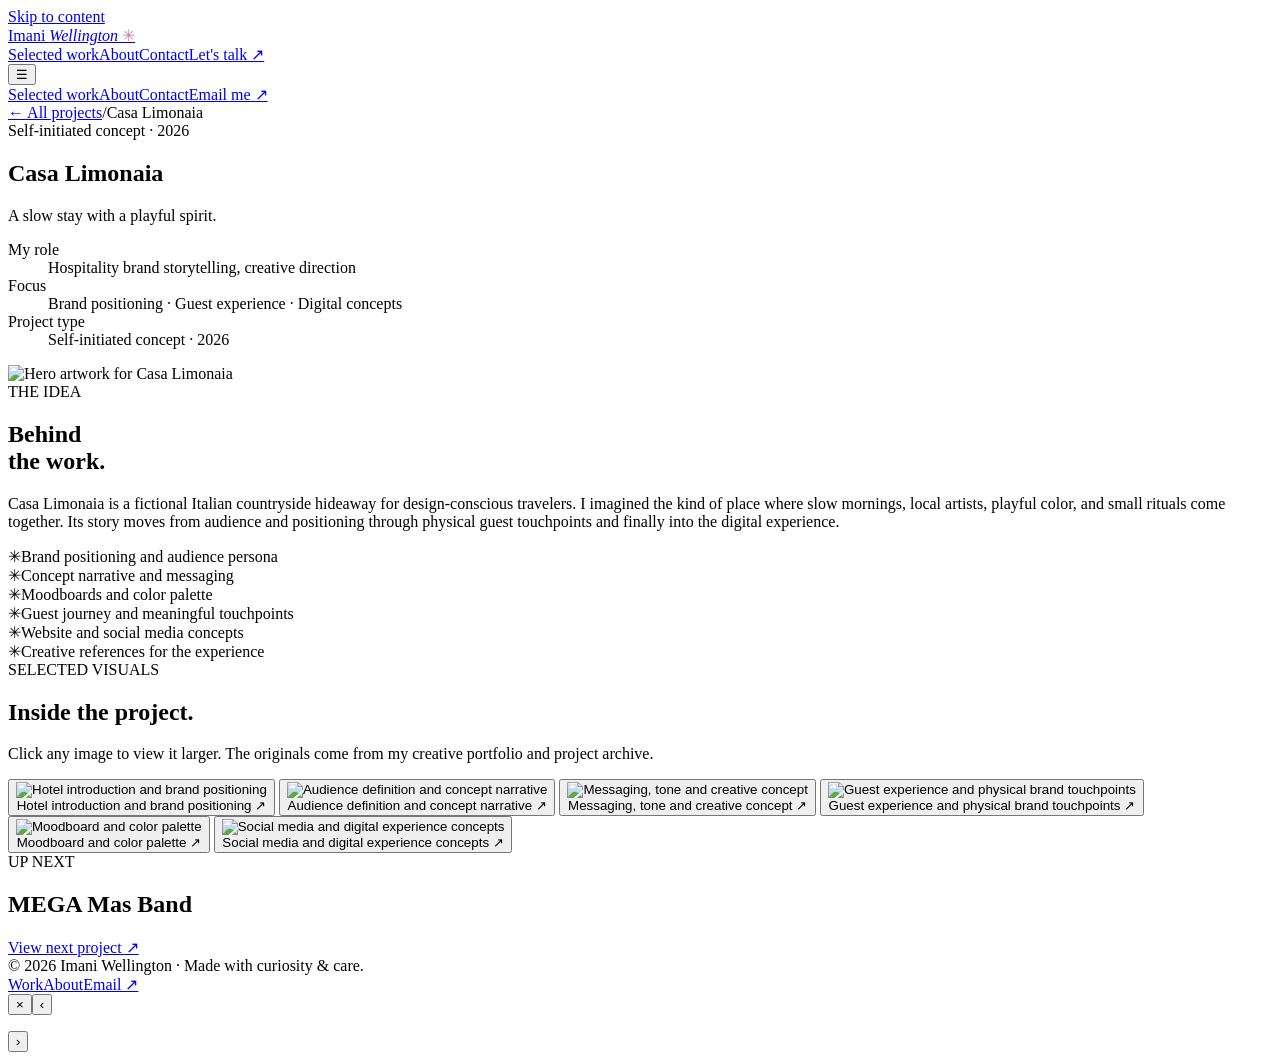
==== casa-limonaia.html @ afff8af9 "Add files via upload" ====
<!DOCTYPE html><html lang="en"><head><meta charset="UTF-8"><meta name="viewport" content="width=device-width, initial-scale=1"><meta name="theme-color" content="#fdf9f6"><meta name="description" content="A slow stay with a playful spirit."><meta property="og:type" content="website"><meta property="og:title" content="Casa Limonaia — Imani Wellington"><meta property="og:description" content="A slow stay with a playful spirit."><meta property="og:image" content="../assets/share-preview.jpg"><title>Casa Limonaia — Imani Wellington</title><link rel="icon" type="image/svg+xml" href="../assets/favicon.svg"><link rel="stylesheet" href="../css/styles.css"><script src="../js/main.js" defer></script></head><body><a class="skip" href="#main">Skip to content</a><header class="site-header"><div class="shell nav-wrap"><a href="../index.html" class="logo" aria-label="Imani Wellington home">Imani <em>Wellington</em><span style="color:#c77c9e"> ✳</span></a><nav class="desktop-links" aria-label="Main navigation"><a href="../index.html#work" aria-current="page">Selected work</a><a href="../index.html#about">About</a><a href="../index.html#contact">Contact</a><a class="pill" href="mailto:wellingtonimani1@gmail.com">Let's talk ↗</a></nav><button class="menu-btn" type="button" aria-controls="mobile-menu" aria-expanded="false" aria-label="Toggle navigation">☰</button></div><nav class="mobile-links shell" id="mobile-menu" aria-label="Mobile navigation"><a href="../index.html#work">Selected work</a><a href="../index.html#about">About</a><a href="../index.html#contact">Contact</a><a href="mailto:wellingtonimani1@gmail.com">Email me ↗</a></nav></header><main id="main"><div class="shell breadcrumb"><a href="../index.html#work">← All projects</a><span>/</span><span>Casa Limonaia</span></div><section class="project-intro"><div class="shell project-intro-grid"><div><span class="eyebrow">Self-initiated concept · 2026</span><h1>Casa Limonaia</h1><p>A slow stay with a playful spirit.</p></div><aside class="project-facts"><dl><div><dt>My role</dt><dd>Hospitality brand storytelling, creative direction</dd></div><div><dt>Focus</dt><dd>Brand positioning · Guest experience · Digital concepts</dd></div><div><dt>Project type</dt><dd>Self-initiated concept · 2026</dd></div></dl></aside></div></section><div class="shell"><img class="project-cover " src="../assets/casa-cover.webp" alt="Hero artwork for Casa Limonaia"></div><section class="project-overview"><div class="shell overview-grid"><div><span class="eyebrow">THE IDEA</span><h2>Behind<br>the work.</h2></div><div><p>Casa Limonaia is a fictional Italian countryside hideaway for design-conscious travelers. I imagined the kind of place where slow mornings, local artists, playful color, and small rituals come together. Its story moves from audience and positioning through physical guest touchpoints and finally into the digital experience.</p><div class="deliverables"><div class="deliverable"><span aria-hidden="true">✳</span>Brand positioning and audience persona</div>
<div class="deliverable"><span aria-hidden="true">✳</span>Concept narrative and messaging</div>
<div class="deliverable"><span aria-hidden="true">✳</span>Moodboards and color palette</div>
<div class="deliverable"><span aria-hidden="true">✳</span>Guest journey and meaningful touchpoints</div>
<div class="deliverable"><span aria-hidden="true">✳</span>Website and social media concepts</div>
<div class="deliverable"><span aria-hidden="true">✳</span>Creative references for the experience</div></div></div></div></section><section class="project-gallery"><div class="shell"><div class="gallery-heading"><div><span class="eyebrow">SELECTED VISUALS</span><h2>Inside the project.</h2></div><p>Click any image to view it larger. The originals come from my creative portfolio and project archive.</p></div><div class="gallery-grid"><button class="gallery-img " type="button" data-label="Hotel introduction and brand positioning" aria-label="Enlarge: Hotel introduction and brand positioning"><img loading="lazy" src="../assets/casa-01.webp" alt="Hotel introduction and brand positioning"><div class="gallery-label">Hotel introduction and brand positioning <span aria-hidden="true">↗</span></div></button>
<button class="gallery-img " type="button" data-label="Audience definition and concept narrative" aria-label="Enlarge: Audience definition and concept narrative"><img loading="lazy" src="../assets/casa-02.webp" alt="Audience definition and concept narrative"><div class="gallery-label">Audience definition and concept narrative <span aria-hidden="true">↗</span></div></button>
<button class="gallery-img " type="button" data-label="Messaging, tone and creative concept" aria-label="Enlarge: Messaging, tone and creative concept"><img loading="lazy" src="../assets/casa-03.webp" alt="Messaging, tone and creative concept"><div class="gallery-label">Messaging, tone and creative concept <span aria-hidden="true">↗</span></div></button>
<button class="gallery-img " type="button" data-label="Guest experience and physical brand touchpoints" aria-label="Enlarge: Guest experience and physical brand touchpoints"><img loading="lazy" src="../assets/casa-04.webp" alt="Guest experience and physical brand touchpoints"><div class="gallery-label">Guest experience and physical brand touchpoints <span aria-hidden="true">↗</span></div></button>
<button class="gallery-img " type="button" data-label="Moodboard and color palette" aria-label="Enlarge: Moodboard and color palette"><img loading="lazy" src="../assets/casa-05.webp" alt="Moodboard and color palette"><div class="gallery-label">Moodboard and color palette <span aria-hidden="true">↗</span></div></button>
<button class="gallery-img " type="button" data-label="Social media and digital experience concepts" aria-label="Enlarge: Social media and digital experience concepts"><img loading="lazy" src="../assets/casa-06.webp" alt="Social media and digital experience concepts"><div class="gallery-label">Social media and digital experience concepts <span aria-hidden="true">↗</span></div></button></div></div></section><section class="next-section"><div class="shell next-wrap"><div><span class="eyebrow">UP NEXT</span><h2 class="next-heading">MEGA Mas Band</h2></div><a class="pill" href="mega-mas-band.html">View next project ↗</a></div></section></main><footer class="footer"><div class="shell footer-inner"><span>© 2026 Imani Wellington · Made with curiosity & care.</span><div class="footer-links"><a href="../index.html#work">Work</a><a href="../index.html#about">About</a><a href="mailto:wellingtonimani1@gmail.com">Email ↗</a></div></div></footer><div class="lightbox" role="dialog" aria-modal="true" aria-label="Project image viewer"><button class="lightbox-close" type="button" aria-label="Close image viewer">×</button><button class="lightbox-prev" type="button" aria-label="Previous image">‹</button><img src="" alt=""><p class="lightbox-title"></p><button class="lightbox-next" type="button" aria-label="Next image">›</button></div></body></html>
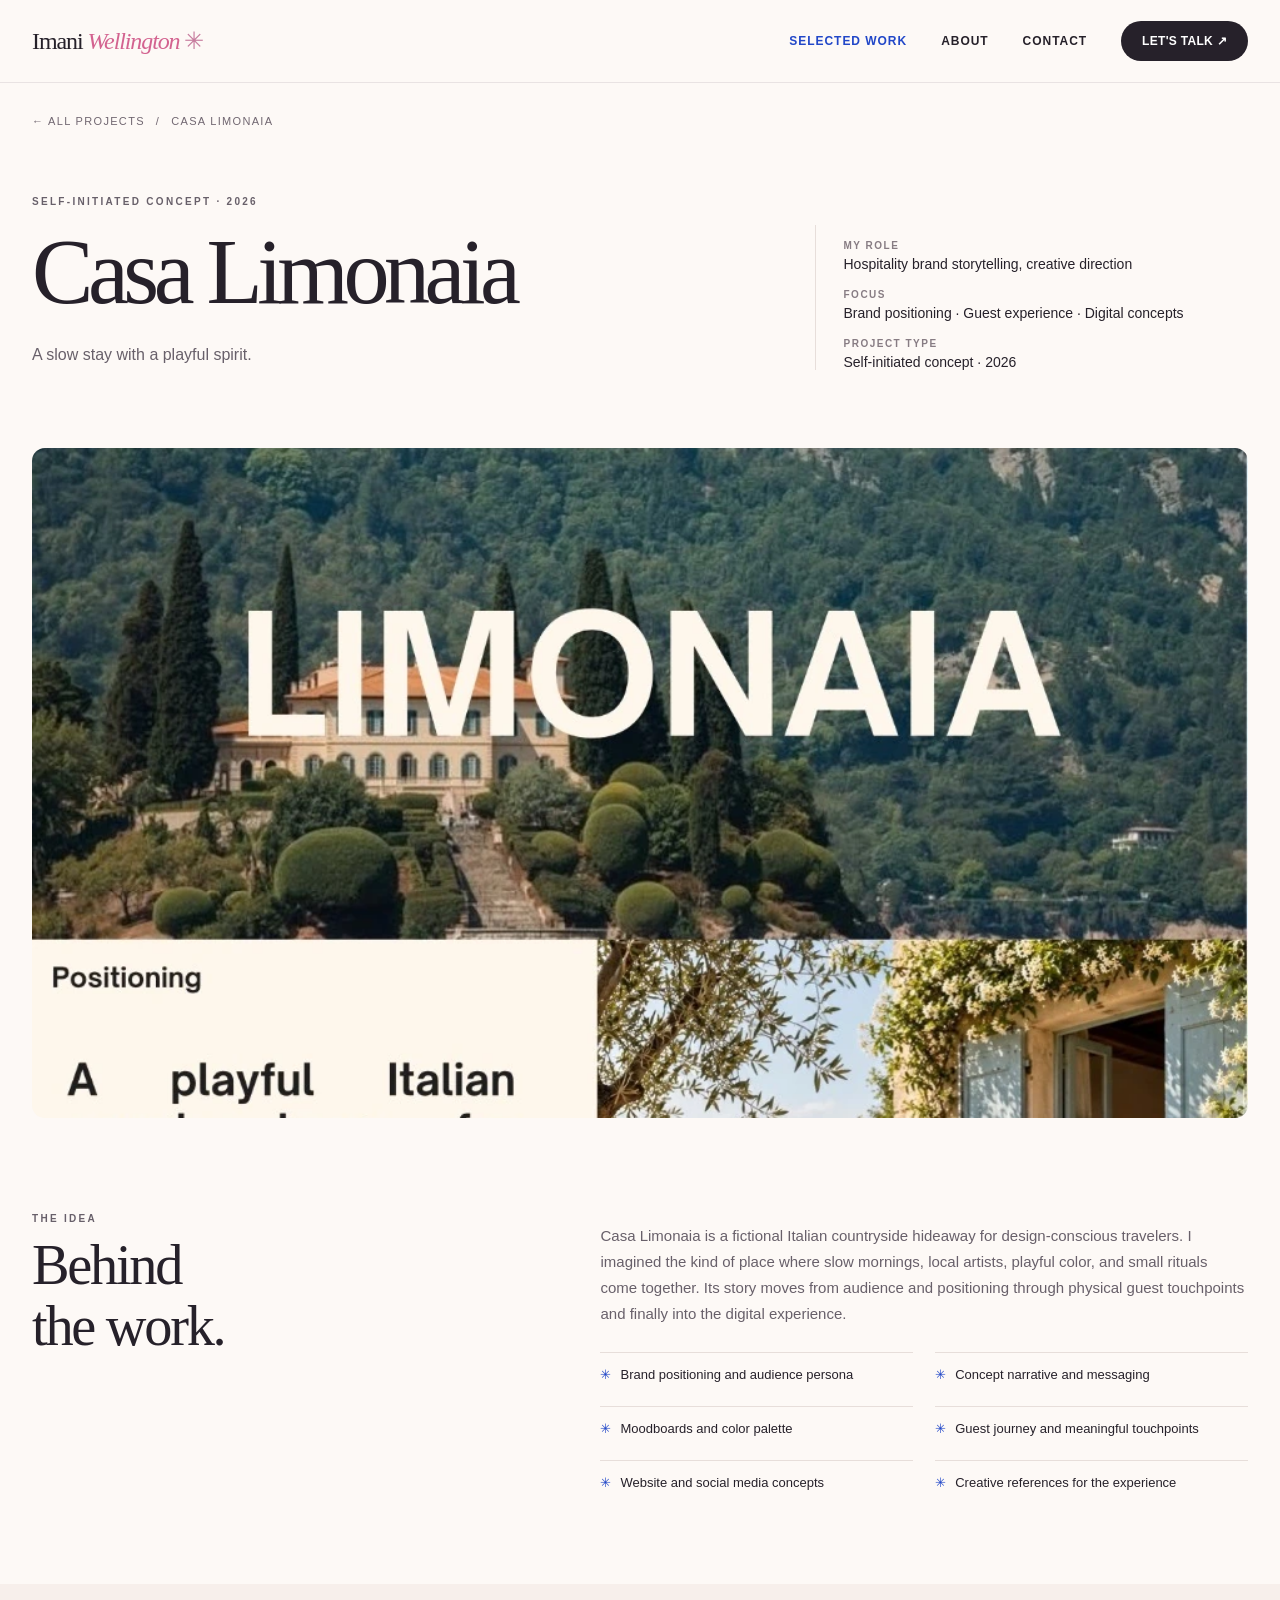
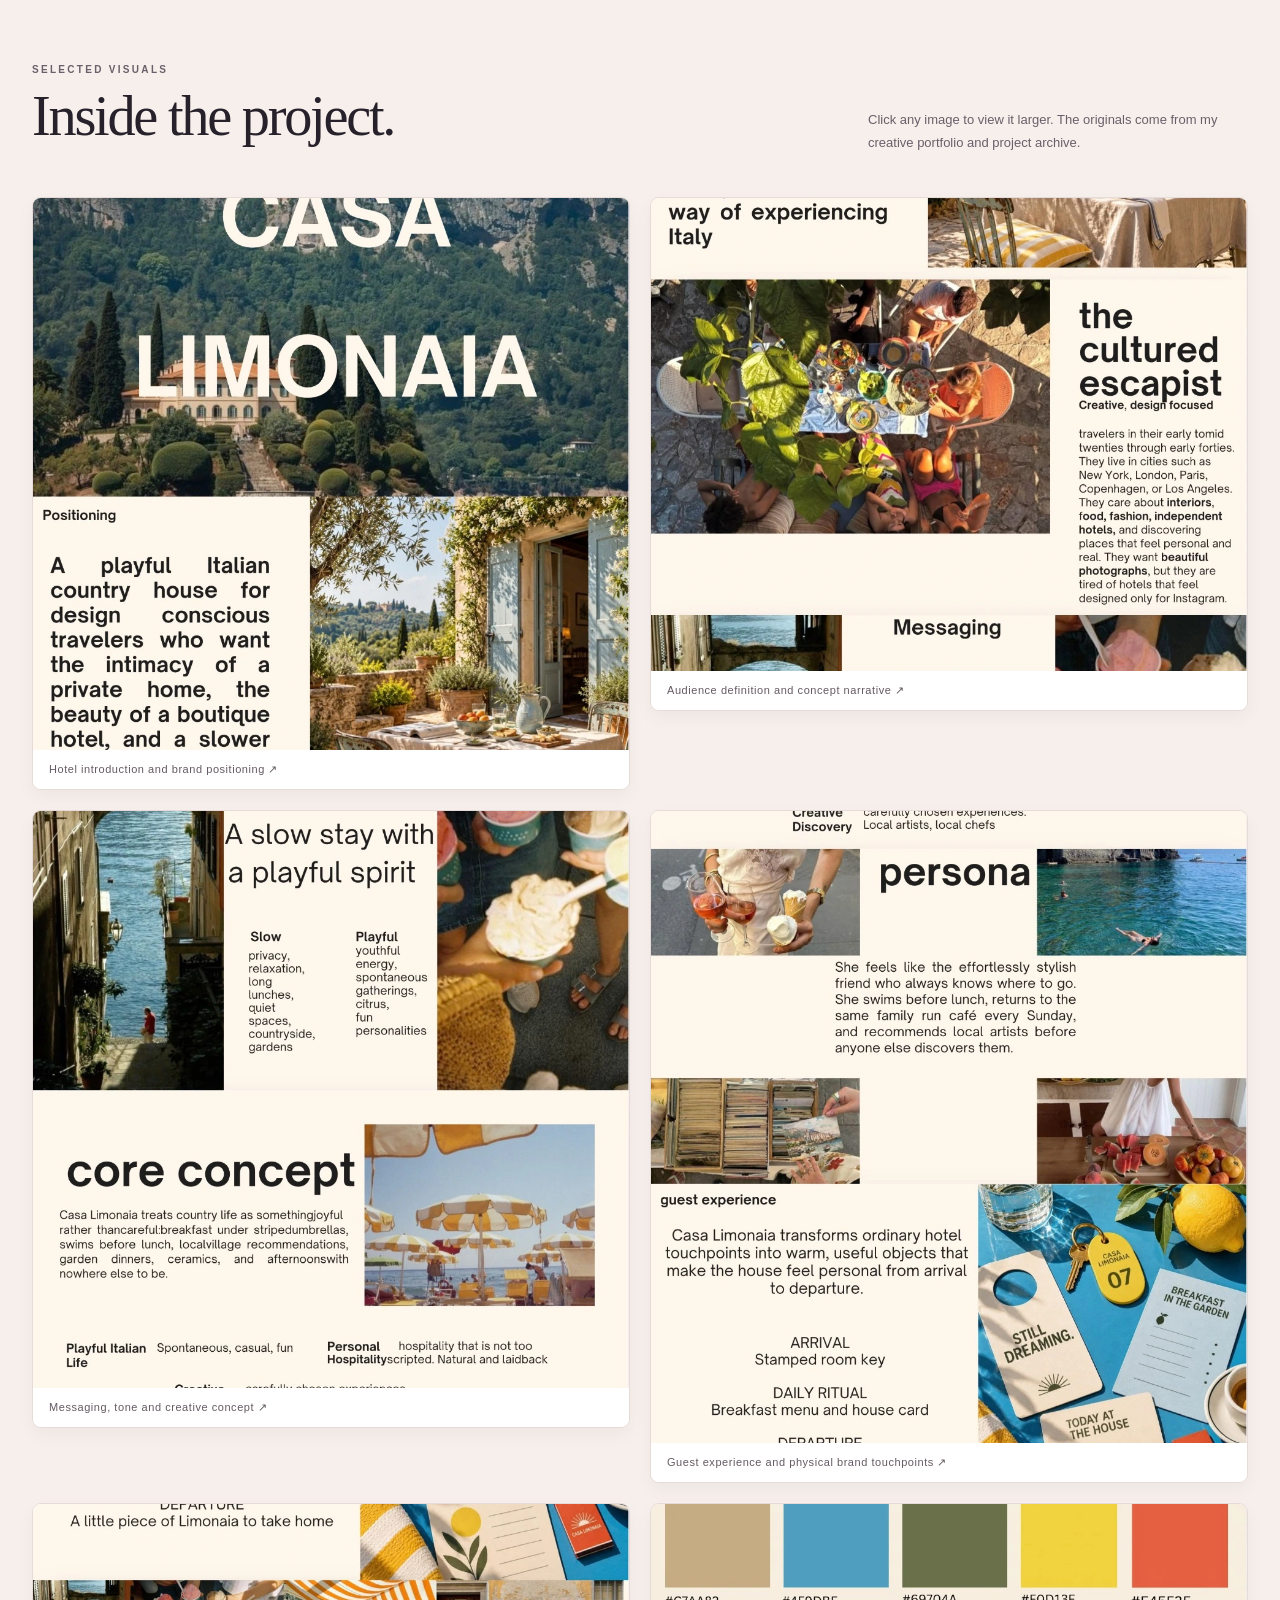
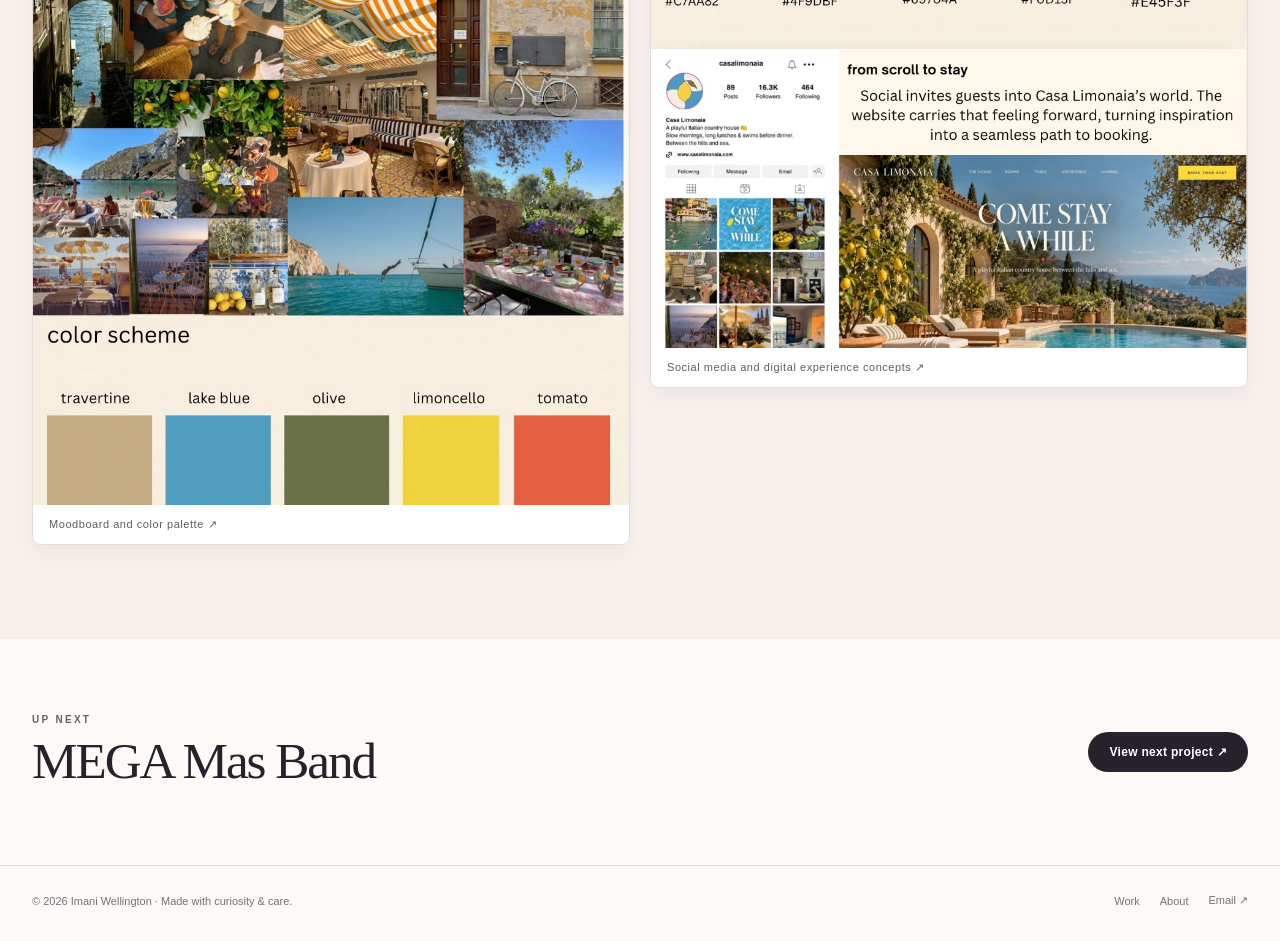
==== commit 924b95e6: "Add files via upload" ====
--- a/casa-limonaia.html
+++ b/casa-limonaia.html
@@ -1,11 +1,11 @@
-<!DOCTYPE html><html lang="en"><head><meta charset="UTF-8"><meta name="viewport" content="width=device-width, initial-scale=1"><meta name="theme-color" content="#fdf9f6"><meta name="description" content="A slow stay with a playful spirit."><meta property="og:type" content="website"><meta property="og:title" content="Casa Limonaia — Imani Wellington"><meta property="og:description" content="A slow stay with a playful spirit."><meta property="og:image" content="../assets/share-preview.jpg"><title>Casa Limonaia — Imani Wellington</title><link rel="icon" type="image/svg+xml" href="../assets/favicon.svg"><link rel="stylesheet" href="../css/styles.css"><script src="../js/main.js" defer></script></head><body><a class="skip" href="#main">Skip to content</a><header class="site-header"><div class="shell nav-wrap"><a href="../index.html" class="logo" aria-label="Imani Wellington home">Imani <em>Wellington</em><span style="color:#c77c9e"> ✳</span></a><nav class="desktop-links" aria-label="Main navigation"><a href="../index.html#work" aria-current="page">Selected work</a><a href="../index.html#about">About</a><a href="../index.html#contact">Contact</a><a class="pill" href="mailto:wellingtonimani1@gmail.com">Let's talk ↗</a></nav><button class="menu-btn" type="button" aria-controls="mobile-menu" aria-expanded="false" aria-label="Toggle navigation">☰</button></div><nav class="mobile-links shell" id="mobile-menu" aria-label="Mobile navigation"><a href="../index.html#work">Selected work</a><a href="../index.html#about">About</a><a href="../index.html#contact">Contact</a><a href="mailto:wellingtonimani1@gmail.com">Email me ↗</a></nav></header><main id="main"><div class="shell breadcrumb"><a href="../index.html#work">← All projects</a><span>/</span><span>Casa Limonaia</span></div><section class="project-intro"><div class="shell project-intro-grid"><div><span class="eyebrow">Self-initiated concept · 2026</span><h1>Casa Limonaia</h1><p>A slow stay with a playful spirit.</p></div><aside class="project-facts"><dl><div><dt>My role</dt><dd>Hospitality brand storytelling, creative direction</dd></div><div><dt>Focus</dt><dd>Brand positioning · Guest experience · Digital concepts</dd></div><div><dt>Project type</dt><dd>Self-initiated concept · 2026</dd></div></dl></aside></div></section><div class="shell"><img class="project-cover " src="../assets/casa-cover.webp" alt="Hero artwork for Casa Limonaia"></div><section class="project-overview"><div class="shell overview-grid"><div><span class="eyebrow">THE IDEA</span><h2>Behind<br>the work.</h2></div><div><p>Casa Limonaia is a fictional Italian countryside hideaway for design-conscious travelers. I imagined the kind of place where slow mornings, local artists, playful color, and small rituals come together. Its story moves from audience and positioning through physical guest touchpoints and finally into the digital experience.</p><div class="deliverables"><div class="deliverable"><span aria-hidden="true">✳</span>Brand positioning and audience persona</div>
+<!DOCTYPE html><html lang="en"><head><meta charset="UTF-8"><meta name="viewport" content="width=device-width, initial-scale=1"><meta name="theme-color" content="#fdf9f6"><meta name="description" content="A slow stay with a playful spirit."><meta property="og:type" content="website"><meta property="og:title" content="Casa Limonaia — Imani Wellington"><meta property="og:description" content="A slow stay with a playful spirit."><meta property="og:image" content="share-preview.jpg"><title>Casa Limonaia — Imani Wellington</title><link rel="icon" type="image/svg+xml" href="favicon.svg"><link rel="stylesheet" href="styles.css"><script src="main.js" defer></script></head><body><a class="skip" href="#main">Skip to content</a><header class="site-header"><div class="shell nav-wrap"><a href="index.html" class="logo" aria-label="Imani Wellington home">Imani <em>Wellington</em><span style="color:#c77c9e"> ✳</span></a><nav class="desktop-links" aria-label="Main navigation"><a href="index.html#work" aria-current="page">Selected work</a><a href="index.html#about">About</a><a href="index.html#contact">Contact</a><a class="pill" href="mailto:wellingtonimani1@gmail.com">Let's talk ↗</a></nav><button class="menu-btn" type="button" aria-controls="mobile-menu" aria-expanded="false" aria-label="Toggle navigation">☰</button></div><nav class="mobile-links shell" id="mobile-menu" aria-label="Mobile navigation"><a href="index.html#work">Selected work</a><a href="index.html#about">About</a><a href="index.html#contact">Contact</a><a href="mailto:wellingtonimani1@gmail.com">Email me ↗</a></nav></header><main id="main"><div class="shell breadcrumb"><a href="index.html#work">← All projects</a><span>/</span><span>Casa Limonaia</span></div><section class="project-intro"><div class="shell project-intro-grid"><div><span class="eyebrow">Self-initiated concept · 2026</span><h1>Casa Limonaia</h1><p>A slow stay with a playful spirit.</p></div><aside class="project-facts"><dl><div><dt>My role</dt><dd>Hospitality brand storytelling, creative direction</dd></div><div><dt>Focus</dt><dd>Brand positioning · Guest experience · Digital concepts</dd></div><div><dt>Project type</dt><dd>Self-initiated concept · 2026</dd></div></dl></aside></div></section><div class="shell"><img class="project-cover " src="casa-cover.webp" alt="Hero artwork for Casa Limonaia"></div><section class="project-overview"><div class="shell overview-grid"><div><span class="eyebrow">THE IDEA</span><h2>Behind<br>the work.</h2></div><div><p>Casa Limonaia is a fictional Italian countryside hideaway for design-conscious travelers. I imagined the kind of place where slow mornings, local artists, playful color, and small rituals come together. Its story moves from audience and positioning through physical guest touchpoints and finally into the digital experience.</p><div class="deliverables"><div class="deliverable"><span aria-hidden="true">✳</span>Brand positioning and audience persona</div>
 <div class="deliverable"><span aria-hidden="true">✳</span>Concept narrative and messaging</div>
 <div class="deliverable"><span aria-hidden="true">✳</span>Moodboards and color palette</div>
 <div class="deliverable"><span aria-hidden="true">✳</span>Guest journey and meaningful touchpoints</div>
 <div class="deliverable"><span aria-hidden="true">✳</span>Website and social media concepts</div>
-<div class="deliverable"><span aria-hidden="true">✳</span>Creative references for the experience</div></div></div></div></section><section class="project-gallery"><div class="shell"><div class="gallery-heading"><div><span class="eyebrow">SELECTED VISUALS</span><h2>Inside the project.</h2></div><p>Click any image to view it larger. The originals come from my creative portfolio and project archive.</p></div><div class="gallery-grid"><button class="gallery-img " type="button" data-label="Hotel introduction and brand positioning" aria-label="Enlarge: Hotel introduction and brand positioning"><img loading="lazy" src="../assets/casa-01.webp" alt="Hotel introduction and brand positioning"><div class="gallery-label">Hotel introduction and brand positioning <span aria-hidden="true">↗</span></div></button>
-<button class="gallery-img " type="button" data-label="Audience definition and concept narrative" aria-label="Enlarge: Audience definition and concept narrative"><img loading="lazy" src="../assets/casa-02.webp" alt="Audience definition and concept narrative"><div class="gallery-label">Audience definition and concept narrative <span aria-hidden="true">↗</span></div></button>
-<button class="gallery-img " type="button" data-label="Messaging, tone and creative concept" aria-label="Enlarge: Messaging, tone and creative concept"><img loading="lazy" src="../assets/casa-03.webp" alt="Messaging, tone and creative concept"><div class="gallery-label">Messaging, tone and creative concept <span aria-hidden="true">↗</span></div></button>
-<button class="gallery-img " type="button" data-label="Guest experience and physical brand touchpoints" aria-label="Enlarge: Guest experience and physical brand touchpoints"><img loading="lazy" src="../assets/casa-04.webp" alt="Guest experience and physical brand touchpoints"><div class="gallery-label">Guest experience and physical brand touchpoints <span aria-hidden="true">↗</span></div></button>
-<button class="gallery-img " type="button" data-label="Moodboard and color palette" aria-label="Enlarge: Moodboard and color palette"><img loading="lazy" src="../assets/casa-05.webp" alt="Moodboard and color palette"><div class="gallery-label">Moodboard and color palette <span aria-hidden="true">↗</span></div></button>
-<button class="gallery-img " type="button" data-label="Social media and digital experience concepts" aria-label="Enlarge: Social media and digital experience concepts"><img loading="lazy" src="../assets/casa-06.webp" alt="Social media and digital experience concepts"><div class="gallery-label">Social media and digital experience concepts <span aria-hidden="true">↗</span></div></button></div></div></section><section class="next-section"><div class="shell next-wrap"><div><span class="eyebrow">UP NEXT</span><h2 class="next-heading">MEGA Mas Band</h2></div><a class="pill" href="mega-mas-band.html">View next project ↗</a></div></section></main><footer class="footer"><div class="shell footer-inner"><span>© 2026 Imani Wellington · Made with curiosity & care.</span><div class="footer-links"><a href="../index.html#work">Work</a><a href="../index.html#about">About</a><a href="mailto:wellingtonimani1@gmail.com">Email ↗</a></div></div></footer><div class="lightbox" role="dialog" aria-modal="true" aria-label="Project image viewer"><button class="lightbox-close" type="button" aria-label="Close image viewer">×</button><button class="lightbox-prev" type="button" aria-label="Previous image">‹</button><img src="" alt=""><p class="lightbox-title"></p><button class="lightbox-next" type="button" aria-label="Next image">›</button></div></body></html>+<div class="deliverable"><span aria-hidden="true">✳</span>Creative references for the experience</div></div></div></div></section><section class="project-gallery"><div class="shell"><div class="gallery-heading"><div><span class="eyebrow">SELECTED VISUALS</span><h2>Inside the project.</h2></div><p>Click any image to view it larger. The originals come from my creative portfolio and project archive.</p></div><div class="gallery-grid"><button class="gallery-img " type="button" data-label="Hotel introduction and brand positioning" aria-label="Enlarge: Hotel introduction and brand positioning"><img loading="lazy" src="casa-01.webp" alt="Hotel introduction and brand positioning"><div class="gallery-label">Hotel introduction and brand positioning <span aria-hidden="true">↗</span></div></button>
+<button class="gallery-img " type="button" data-label="Audience definition and concept narrative" aria-label="Enlarge: Audience definition and concept narrative"><img loading="lazy" src="casa-02.webp" alt="Audience definition and concept narrative"><div class="gallery-label">Audience definition and concept narrative <span aria-hidden="true">↗</span></div></button>
+<button class="gallery-img " type="button" data-label="Messaging, tone and creative concept" aria-label="Enlarge: Messaging, tone and creative concept"><img loading="lazy" src="casa-03.webp" alt="Messaging, tone and creative concept"><div class="gallery-label">Messaging, tone and creative concept <span aria-hidden="true">↗</span></div></button>
+<button class="gallery-img " type="button" data-label="Guest experience and physical brand touchpoints" aria-label="Enlarge: Guest experience and physical brand touchpoints"><img loading="lazy" src="casa-04.webp" alt="Guest experience and physical brand touchpoints"><div class="gallery-label">Guest experience and physical brand touchpoints <span aria-hidden="true">↗</span></div></button>
+<button class="gallery-img " type="button" data-label="Moodboard and color palette" aria-label="Enlarge: Moodboard and color palette"><img loading="lazy" src="casa-05.webp" alt="Moodboard and color palette"><div class="gallery-label">Moodboard and color palette <span aria-hidden="true">↗</span></div></button>
+<button class="gallery-img " type="button" data-label="Social media and digital experience concepts" aria-label="Enlarge: Social media and digital experience concepts"><img loading="lazy" src="casa-06.webp" alt="Social media and digital experience concepts"><div class="gallery-label">Social media and digital experience concepts <span aria-hidden="true">↗</span></div></button></div></div></section><section class="next-section"><div class="shell next-wrap"><div><span class="eyebrow">UP NEXT</span><h2 class="next-heading">MEGA Mas Band</h2></div><a class="pill" href="mega-mas-band.html">View next project ↗</a></div></section></main><footer class="footer"><div class="shell footer-inner"><span>© 2026 Imani Wellington · Made with curiosity & care.</span><div class="footer-links"><a href="index.html#work">Work</a><a href="index.html#about">About</a><a href="mailto:wellingtonimani1@gmail.com">Email ↗</a></div></div></footer><div class="lightbox" role="dialog" aria-modal="true" aria-label="Project image viewer"><button class="lightbox-close" type="button" aria-label="Close image viewer">×</button><button class="lightbox-prev" type="button" aria-label="Previous image">‹</button><img src="" alt=""><p class="lightbox-title"></p><button class="lightbox-next" type="button" aria-label="Next image">›</button></div></body></html>
--- a/styles.css
+++ b/styles.css
@@ -0,0 +1,21 @@
+@import url('https://fonts.googleapis.com/css2?family=DM+Sans:wght@400;500;600;700&family=Playfair+Display:ital,wght@0,400;0,500;0,600;1,400;1,500&display=swap');
+:root{--ink:#26212a;--dim:#68606a;--paper:#fdf9f6;--pink:#f5b8ca;--pink2:#fbe5ec;--line:#e7deda;--cobalt:#2147c8;--yellow:#fce486;--white:#fff;--max:1260px}
+*,*::before,*::after{box-sizing:border-box}html{scroll-behavior:smooth}body{margin:0;background:var(--paper);color:var(--ink);font-family:'DM Sans',Arial,sans-serif;-webkit-font-smoothing:antialiased}img{max-width:100%;display:block}a{color:inherit;text-decoration:none}button{font:inherit}p{line-height:1.75}::selection{background:#f8bdcf;color:#251e28}
+.skip{position:absolute;left:18px;top:-80px;z-index:30;padding:10px 16px;background:#fff;border:2px solid var(--ink)}.skip:focus{top:12px}
+.shell{width:min(calc(100% - 64px),var(--max));margin-inline:auto}
+.site-header{z-index:50;position:sticky;top:0;background:rgba(253,249,246,.94);border-bottom:1px solid rgba(104,96,106,.14);backdrop-filter:blur(16px);-webkit-backdrop-filter:blur(16px)}
+.nav-wrap{height:82px;display:flex;justify-content:space-between;align-items:center;gap:24px}.logo{font-family:'Playfair Display',Georgia,serif;font-size:24px;font-weight:500;letter-spacing:-1.1px;white-space:nowrap}.logo em{font-style:italic;color:#d36390}.desktop-links{display:flex;align-items:center;gap:34px;font-size:12px;letter-spacing:.08em;text-transform:uppercase;font-weight:700}.desktop-links a:not(.pill){transition:color .2s}.desktop-links a:hover,.desktop-links a[aria-current]{color:var(--cobalt)}.pill{display:inline-flex;align-items:center;justify-content:center;padding:13px 21px;gap:10px;border-radius:999px;background:var(--ink);color:#fff;font-size:12px;font-weight:700;letter-spacing:.025em;transition:transform .2s,background .2s}.pill:hover{background:var(--cobalt);transform:translateY(-2px)}.pill.pale{background:#fff;border:1px solid var(--line);color:var(--ink)}.pill.pale:hover{background:var(--pink2)}.menu-btn{display:none;border:0;background:none;cursor:pointer;font-size:24px;padding:8px}.mobile-links{display:none;padding:5px 0 22px}.mobile-links a{padding:12px 4px;display:block;border-top:1px solid var(--line);font-size:14px}.mobile-links.open{display:block}
+.eyebrow{font-size:10px;letter-spacing:.23em;text-transform:uppercase;font-weight:700;color:var(--dim)}.eyebrow .dot{display:inline-block;background:var(--cobalt);width:7px;height:7px;border-radius:50%;margin-right:9px}.intro-hero{position:relative;padding:91px 0 75px;overflow:hidden}.intro-hero .shell{position:relative}.intro-hero h1{font-family:'Playfair Display',Georgia,serif;font-weight:400;letter-spacing:-.055em;line-height:1.08;font-size:clamp(60px,7.2vw,116px);max-width:1100px;margin:28px 0 26px}.intro-hero h1 em{color:#d86f9c;font-weight:400}.hero-bottom{max-width:1050px;display:flex;align-items:end;justify-content:space-between;gap:34px}.hero-description{color:#5b535b;font-size:16px;max-width:590px;line-height:1.85;margin:0}.hero-side{display:flex;flex-direction:column;align-items:flex-end;gap:13px}.star-sketch{position:absolute;right:6%;top:20px;color:var(--cobalt);font-size:clamp(72px,9vw,146px);font-family:Georgia,serif;transform:rotate(-22deg);pointer-events:none;opacity:.92}.hero-annotation{font-family:'Playfair Display',serif;font-style:italic;color:var(--cobalt);font-size:18px;transform:rotate(-6deg);margin-right:20px}
+.tag-row{display:flex;gap:9px;flex-wrap:wrap;margin-top:40px}.tag{font-size:11px;padding:8px 11px;background:#f3ece9;color:#665e65;border-radius:999px}.tag.feature{background:#e2e7ff;color:var(--cobalt)}
+.ticker{background:#f8e1e9;border-block:1px solid #edc3d1;overflow:hidden}.ticker-inner{padding:15px 0;display:flex;gap:45px;justify-content:space-around;white-space:nowrap;font-size:11px;letter-spacing:.16em;text-transform:uppercase;font-weight:700}.ticker b{color:#c5648b;font-size:14px;margin-right:32px}
+.section{padding:100px 0}.section-head{display:flex;justify-content:space-between;align-items:end;gap:32px;margin-bottom:36px}.section-head h2,.about-title,.contact-title{font-family:'Playfair Display',Georgia,serif;font-size:clamp(46px,5.4vw,78px);line-height:1.08;letter-spacing:-.05em;font-weight:400;margin:12px 0 0}.section-head p{color:var(--dim);max-width:365px;margin:0;font-size:14px}.filters{display:flex;gap:7px;flex-wrap:wrap;margin:15px 0 27px}.filter{border:1px solid var(--line);background:transparent;border-radius:999px;padding:10px 17px;color:var(--dim);font-size:12px;cursor:pointer}.filter:hover{border-color:#b6a9a4}.filter[aria-pressed='true']{background:var(--ink);color:white;border-color:var(--ink)}
+.projects{display:grid;grid-template-columns:repeat(2,minmax(0,1fr));gap:27px}.project-card{background:#fff;border:1px solid var(--line);border-radius:16px;overflow:hidden;transition:transform .25s,box-shadow .25s;display:block}.project-card:hover{transform:translateY(-5px);box-shadow:0 20px 50px rgba(55,45,53,.09)}.project-card[hidden]{display:none!important}.card-art{height:360px;position:relative;overflow:hidden;background:#f5e7e9}.card-art img{height:100%;width:100%;object-fit:cover;object-position:center 30%;transition:transform .45s}.project-card:hover .card-art img{transform:scale(1.045)}.card-art.friday img{object-position:center 16%}.card-art.casa img{object-position:center 35%}.card-art.mega img{object-position:center 27%}.card-art.meridian img{object-position:center center}.card-no{position:absolute;top:17px;left:17px;background:#fff;border-radius:30px;padding:9px 12px;font-size:10px;letter-spacing:.12em;font-weight:700}.card-details{padding:24px 26px 27px}.card-meta{color:var(--dim);font-size:10px;text-transform:uppercase;letter-spacing:.16em;font-weight:700}.card-title-line{display:flex;justify-content:space-between;align-items:center;gap:10px;margin-top:9px}.card-title{font-family:'Playfair Display',Georgia,serif;font-weight:500;letter-spacing:-.03em;font-size:clamp(28px,3vw,38px);margin:0}.card-arrow{background:#f7ebef;border-radius:100%;width:37px;height:37px;display:grid;place-items:center;font-size:20px;flex:none}.card-desc{font-size:13px;color:var(--dim);margin:12px 0 0;line-height:1.65}.project-fine{font-size:11px;margin:14px 0 0;color:var(--cobalt);font-weight:600}
+.about-section{background:#f5eef0;padding:105px 0}.about-grid{display:grid;grid-template-columns:1fr 1fr;gap:70px;align-items:center}.about-mark{width:100%;aspect-ratio:1.18;max-height:515px;border-radius:12px;background:#e8d4e0;position:relative;overflow:hidden;display:flex;align-items:center;justify-content:center}.about-mark:before{content:'';position:absolute;background:#f7b7c7;width:450px;height:450px;top:-100px;right:-140px;border-radius:50%}.about-mark:after{content:'';position:absolute;width:300px;height:300px;border:2px solid rgba(255,255,255,.8);bottom:-50px;left:-40px;border-radius:50%}.about-mark .decor-text{position:relative;z-index:1;font-family:'Playfair Display',Georgia,serif;font-style:italic;font-size:clamp(70px,8vw,125px);letter-spacing:-.12em;transform:rotate(-10deg);color:var(--cobalt)}.about-copy{max-width:565px}.about-copy p{font-size:15px;color:#625962;margin:19px 0}.fact-list{border-top:1px solid #dacbd2;margin:28px 0 30px}.fact{padding:16px 0;border-bottom:1px solid #dacbd2;display:flex;gap:20px;align-items:baseline;font-size:13px}.fact strong{min-width:116px;font-size:11px;text-transform:uppercase;letter-spacing:.11em}.fact span{color:var(--dim)}
+.contact-section{padding:104px 0;text-align:center}.contact-section .eyebrow{color:var(--cobalt)}.contact-title{max-width:940px;margin:16px auto 25px}.contact-copy{color:var(--dim);max-width:520px;margin:0 auto 32px}.contact-actions{display:flex;justify-content:center;gap:12px;flex-wrap:wrap}.footer{border-top:1px solid var(--line);padding:28px 0 34px}.footer-inner{display:flex;justify-content:space-between;gap:20px;align-items:center;color:#777079;font-size:11px}.footer-inner a:hover{color:var(--cobalt)}.footer-links{display:flex;gap:20px;align-items:center}
+.breadcrumb{display:flex;align-items:center;gap:11px;font-size:11px;text-transform:uppercase;letter-spacing:.12em;color:#716771;padding-top:32px}.breadcrumb a:hover{color:var(--cobalt)}.project-intro{padding:64px 0 78px}.project-intro-grid{display:grid;grid-template-columns:1.25fr .75fr;gap:60px;align-items:end}.project-intro h1{font-family:'Playfair Display',Georgia,serif;font-size:clamp(58px,7.2vw,106px);line-height:1.05;letter-spacing:-.06em;font-weight:400;margin:15px 0 20px}.project-intro p{color:var(--dim);max-width:700px;font-size:16px;line-height:1.8;margin-bottom:0}.project-facts{border-left:1px solid var(--line);padding:15px 0 0 28px}.project-facts dl{display:grid;grid-template-columns:1fr;gap:17px;margin:0}.project-facts dt{font-size:10px;letter-spacing:.15em;text-transform:uppercase;color:#877c83;font-weight:700}.project-facts dd{font-size:14px;margin:5px 0 0}.project-cover{width:100%;min-height:510px;max-height:670px;object-fit:cover;object-position:center 38%;border-radius:13px}.project-cover.meridian{max-height:575px;min-height:450px;object-position:center}.project-overview{padding:90px 0 80px}.overview-grid{display:grid;grid-template-columns:.86fr 1.14fr;gap:80px}.overview-grid h2,.gallery-heading h2,.results-title,.next-heading{font:400 clamp(39px,4.4vw,64px)/1.1 'Playfair Display',Georgia,serif;letter-spacing:-.04em;margin:9px 0 20px}.overview-grid p{color:var(--dim);font-size:15px;max-width:655px}.deliverables{display:grid;grid-template-columns:1fr 1fr;gap:10px 22px;margin-top:24px}.deliverable{display:flex;gap:9px;align-items:flex-start;border-top:1px solid var(--line);padding:14px 0;font-size:13px}.deliverable span{color:var(--cobalt)}.project-gallery{padding:75px 0 94px;background:#f7efeb}.gallery-heading{display:flex;justify-content:space-between;align-items:end;gap:30px;margin-bottom:30px}.gallery-heading p{color:var(--dim);font-size:13px;max-width:380px}.gallery-grid{display:grid;grid-template-columns:repeat(2,minmax(0,1fr));align-items:start;gap:20px}.gallery-img{background:#fff;border:1px solid #e6dbd8;border-radius:9px;overflow:hidden;cursor:zoom-in;text-align:left;padding:0;box-shadow:0 7px 18px rgba(33,24,31,.04)}.gallery-img img{width:100%;height:auto;object-fit:contain}.gallery-img.wide{grid-column:span 2}.gallery-img:hover{box-shadow:0 14px 28px rgba(33,24,31,.1)}.gallery-label{padding:13px 16px;font-size:11px;color:#655a63;letter-spacing:.05em;background:#fff}.gallery-img.meridian-card img{aspect-ratio:5/4;object-fit:cover}.gallery-img.meridian-card.wide img{aspect-ratio:2.3;object-fit:cover}
+.results-band{background:var(--cobalt);color:#fff;padding:65px 0}.results-grid{display:grid;grid-template-columns:repeat(3,1fr);gap:25px;text-align:center}.result-num{font:400 clamp(40px,5.5vw,80px)/1.2 'Playfair Display',serif;letter-spacing:-.05em}.result-label{font-size:11px;letter-spacing:.14em;text-transform:uppercase;opacity:.8}.result-note{margin:30px auto 0;text-align:center;font-size:12px;max-width:600px;opacity:.82}.next-section{padding:70px 0}.next-wrap{display:flex;justify-content:space-between;align-items:center;gap:18px}.next-heading{margin:6px 0;font-size:clamp(38px,4vw,59px)}
+.lightbox{position:fixed;inset:0;background:rgba(20,17,22,.94);display:none;z-index:100;align-items:center;justify-content:center;flex-direction:column;padding:42px 80px 24px}.lightbox.open{display:flex}.lightbox img{max-width:min(98%,1100px);max-height:80vh;object-fit:contain}.lightbox .lightbox-title{color:white;font-size:12px;margin:14px 0 0;letter-spacing:.03em}.lightbox button{position:absolute;background:rgba(255,255,255,.15);color:white;border:1px solid rgba(255,255,255,.2);border-radius:50%;cursor:pointer;width:44px;height:44px;font-size:22px}.lightbox-close{top:20px;right:26px}.lightbox-prev{left:17px;top:50%}.lightbox-next{right:17px;top:50%}
+@media(max-width:1000px){.card-art{height:285px}.about-grid{gap:40px}.intro-hero h1{font-size:clamp(58px,8vw,90px)}.star-sketch{right:3%;top:0}}
+@media(max-width:720px){.shell{width:calc(100% - 38px)}.nav-wrap{height:69px}.logo{font-size:22px}.desktop-links{display:none}.menu-btn{display:block}.intro-hero{padding:72px 0 58px}.intro-hero h1{font-size:clamp(54px,12vw,78px);margin-top:24px}.hero-bottom{display:block}.hero-description{font-size:14px}.hero-side{align-items:start;margin-top:22px}.star-sketch{right:0;top:15px;font-size:60px}.hero-annotation{font-size:15px}.tag-row{margin-top:30px}.ticker-inner{gap:23px;justify-content:flex-start;padding-left:20px;font-size:9px}.section{padding:76px 0}.section-head{display:block;margin-bottom:25px}.section-head p{margin-top:14px}.projects{grid-template-columns:1fr;gap:19px}.card-art{height:315px}.card-details{padding:21px}.about-section{padding:70px 0}.about-grid{grid-template-columns:1fr;gap:35px}.about-mark{aspect-ratio:1.4;max-height:350px}.about-mark .decor-text{font-size:82px}.contact-section{padding:78px 0}.footer-inner{flex-direction:column;align-items:start;gap:12px}.breadcrumb{padding-top:22px}.project-intro{padding:55px 0 46px}.project-intro-grid{grid-template-columns:1fr;gap:28px}.project-intro h1{font-size:clamp(56px,13vw,84px)}.project-intro p{font-size:14px}.project-facts{padding:19px 0 0;border-left:0;border-top:1px solid var(--line)}.project-facts dl{grid-template-columns:repeat(2,1fr)}.project-cover{min-height:300px;max-height:475px}.project-overview{padding:64px 0}.overview-grid{grid-template-columns:1fr;gap:12px}.deliverables{grid-template-columns:1fr 1fr}.project-gallery{padding:65px 0}.gallery-heading{display:block}.gallery-grid{grid-template-columns:1fr}.gallery-img.wide{grid-column:span 1}.gallery-img.meridian-card.wide img{aspect-ratio:5/4}.results-grid{gap:12px}.result-num{font-size:37px}.result-label{font-size:9px}.next-wrap{align-items:start;flex-direction:column}.lightbox{padding:55px 24px 30px}.lightbox img{max-width:100%;max-height:78vh}.lightbox-prev,.lightbox-next{top:auto;bottom:14px}}
+@media(max-width:390px){.card-art{height:256px}.logo{font-size:20px}.deliverables{grid-template-columns:1fr}.result-num{font-size:29px}}
+@media(prefers-reduced-motion:reduce){html{scroll-behavior:auto}*,*::before,*::after{transition:none!important;animation:none!important}}
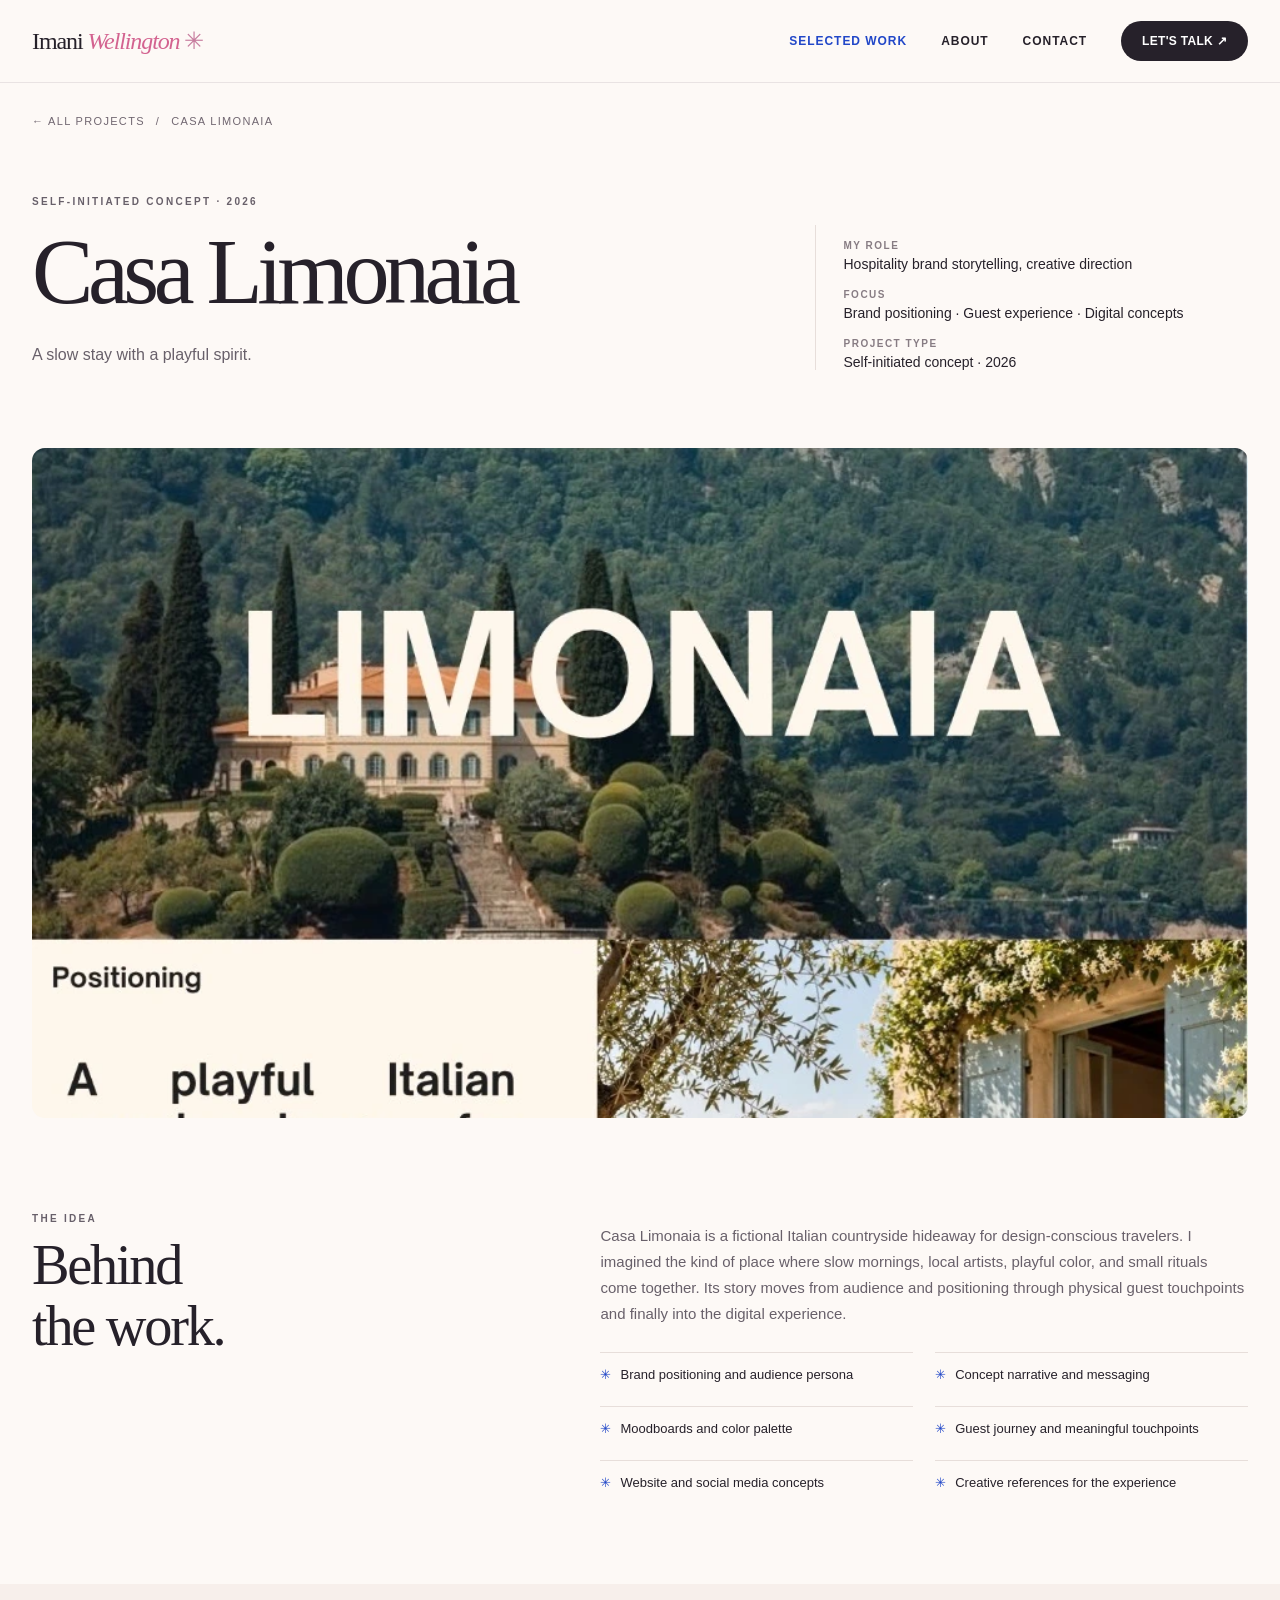
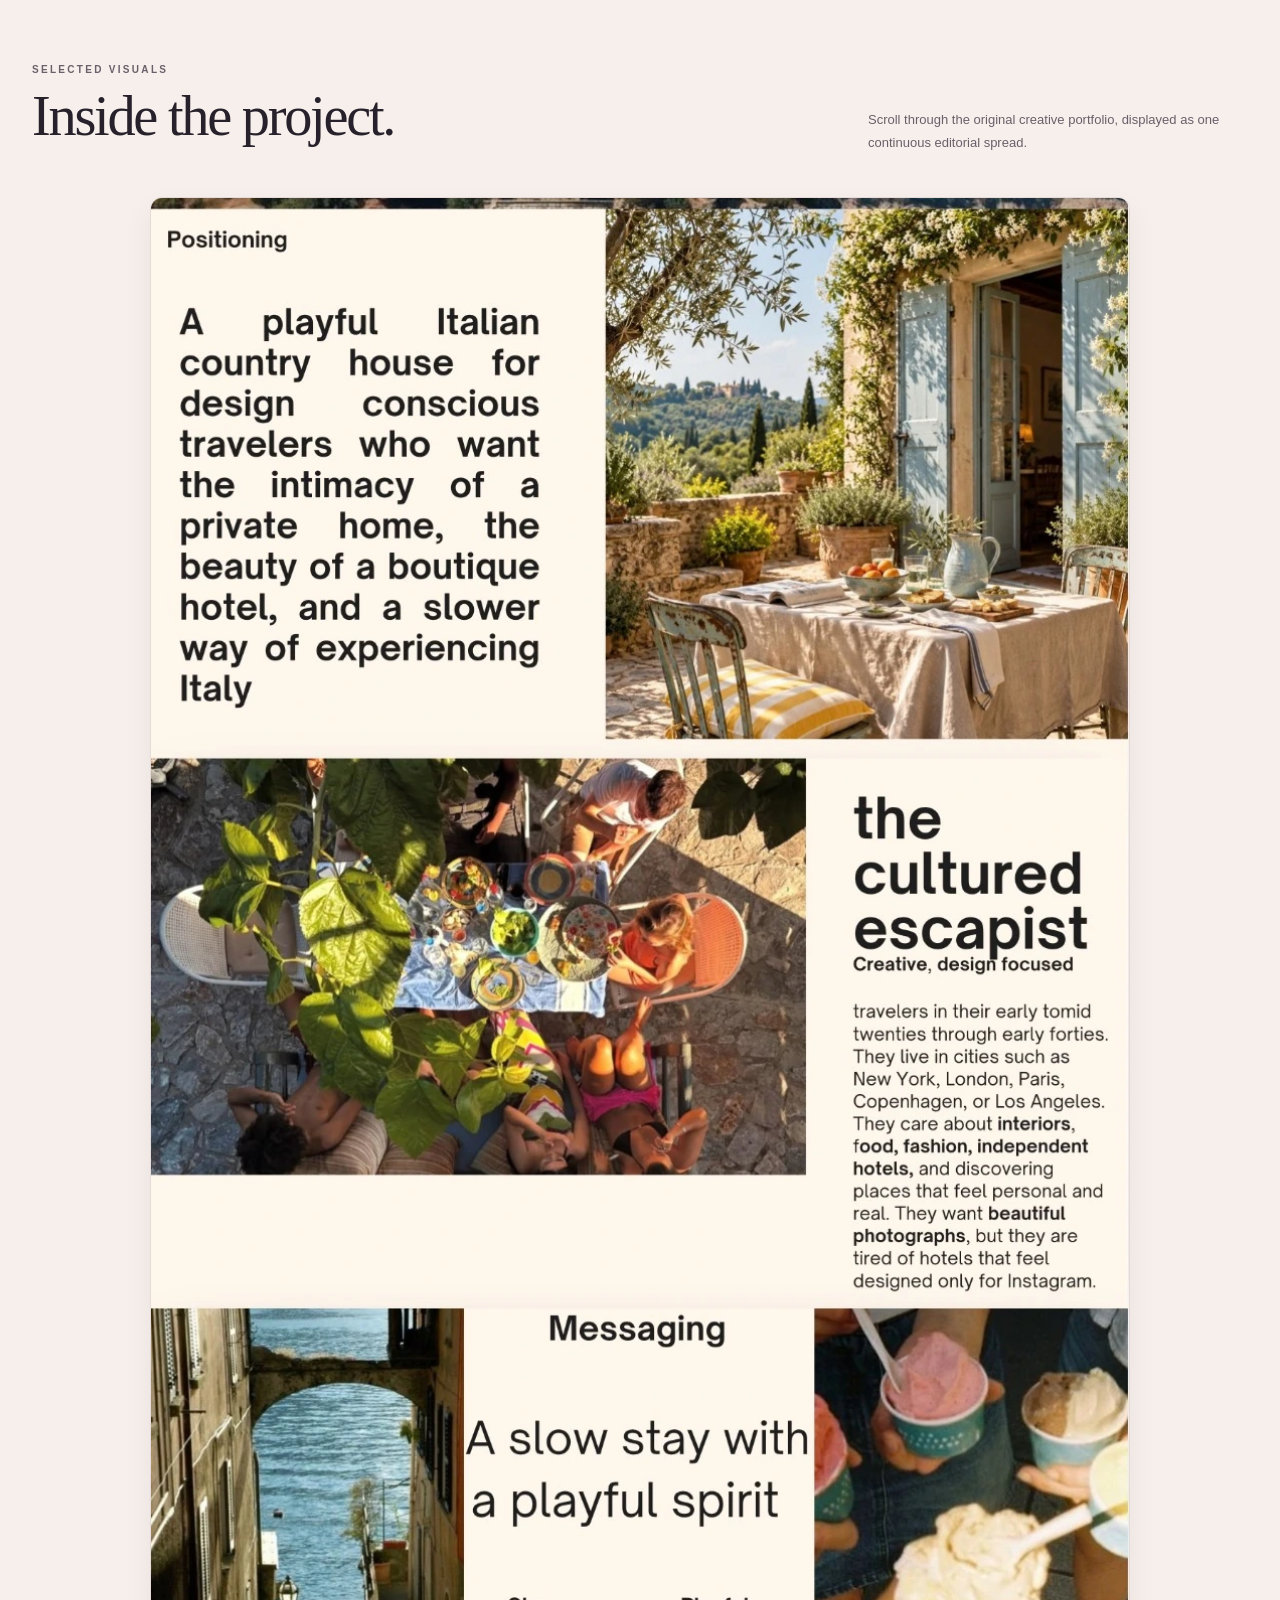
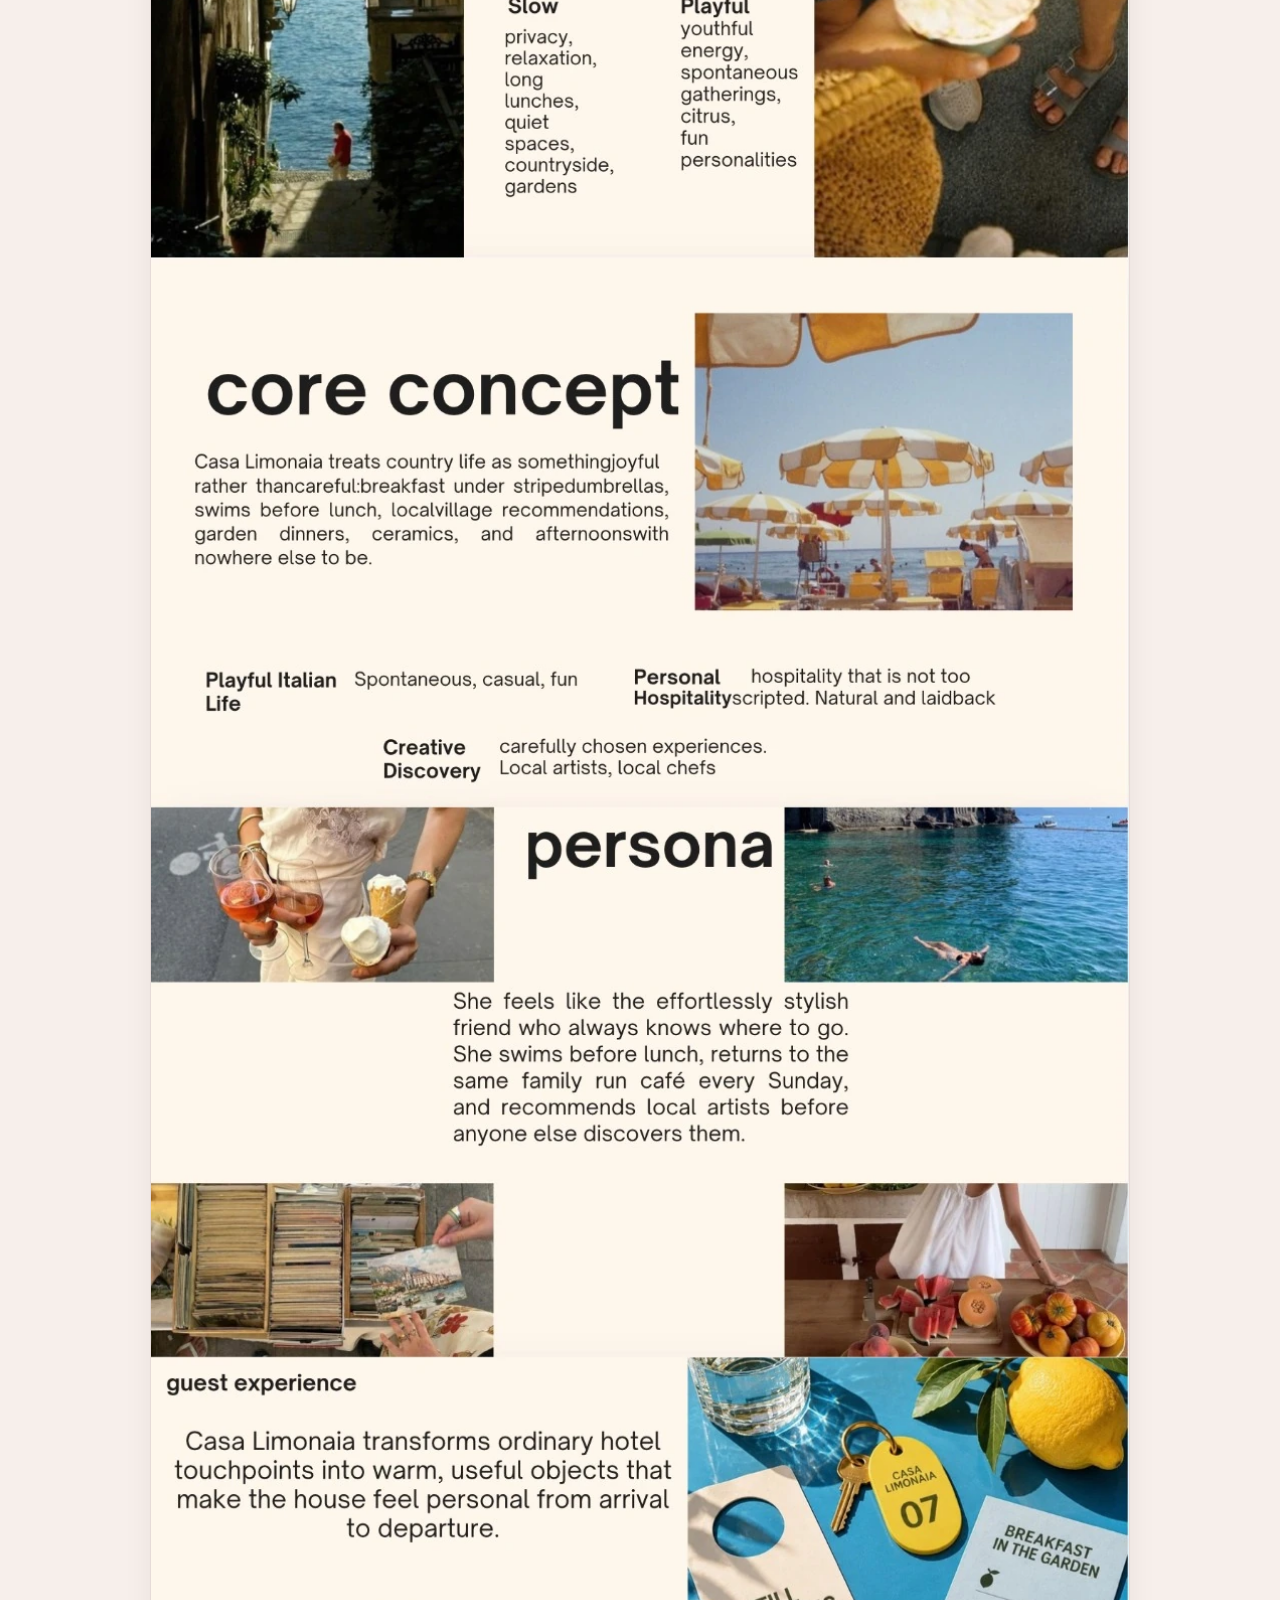
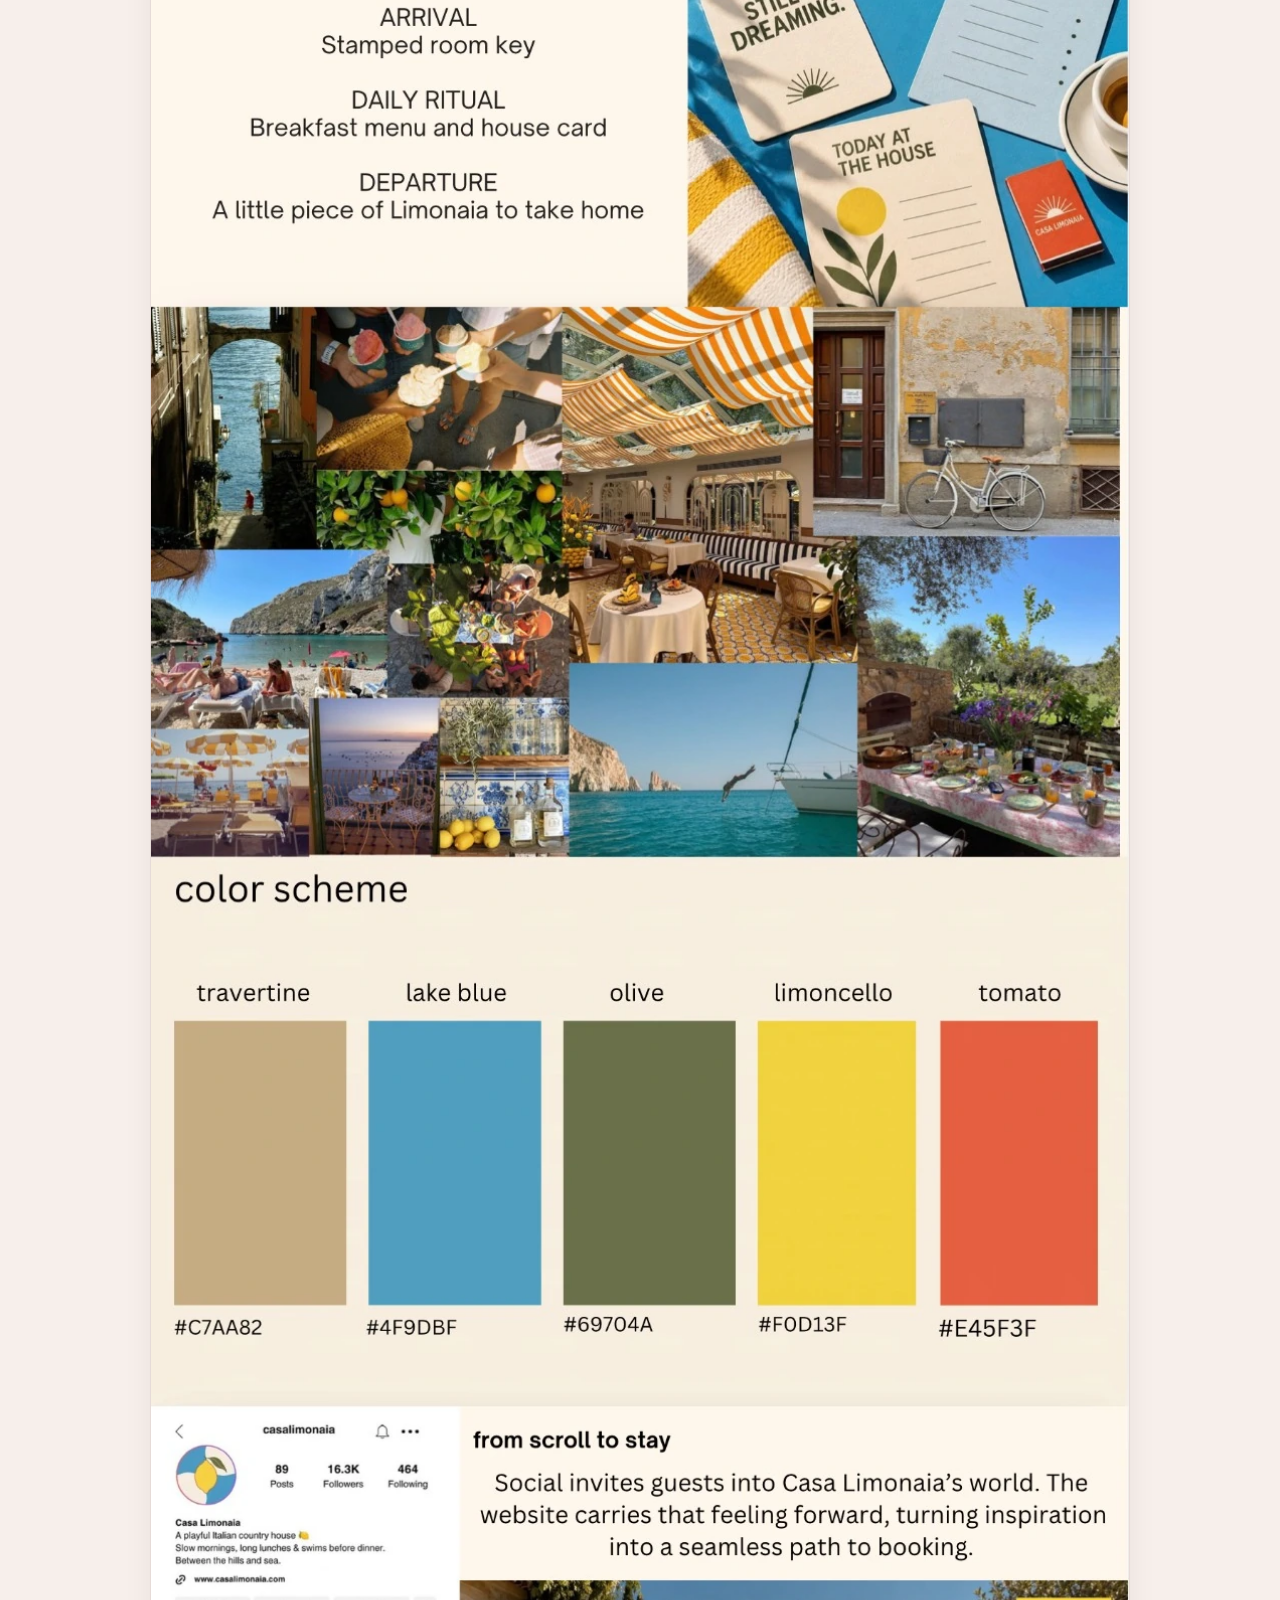
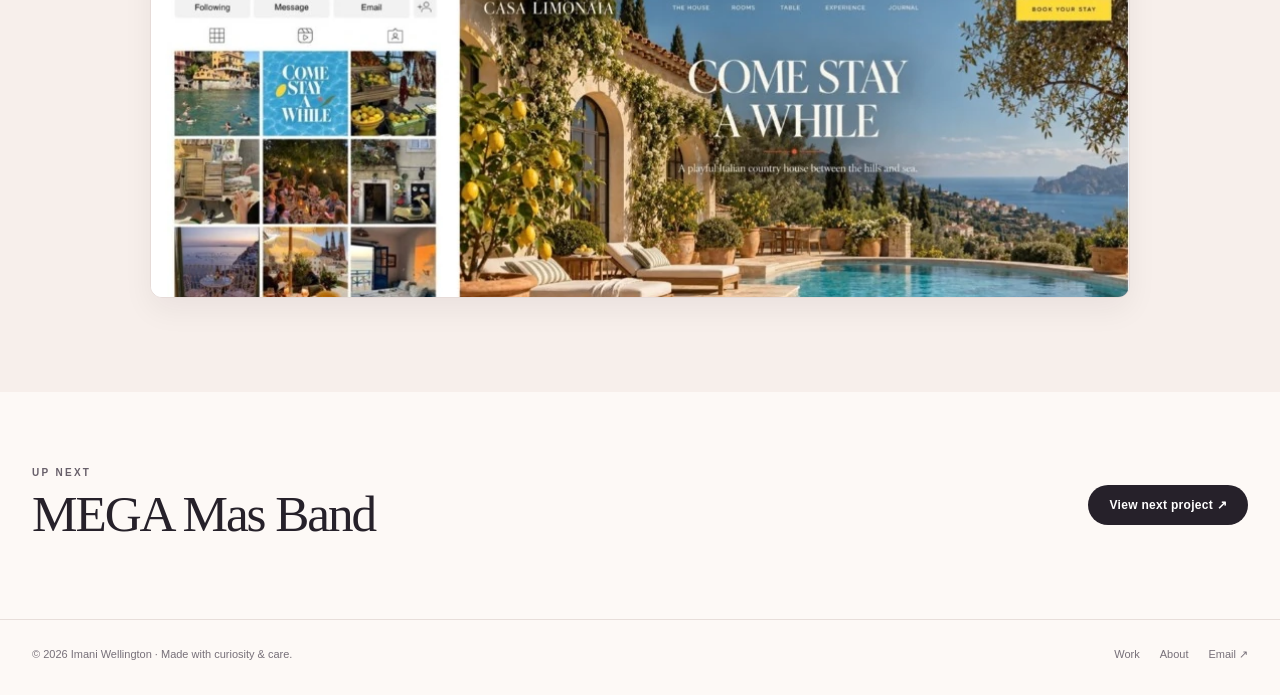
==== commit 99601670: "Restore continuous, uncropped layout of casa visual portfolio" ====
--- a/casa-limonaia.html
+++ b/casa-limonaia.html
@@ -3,9 +3,9 @@
 <div class="deliverable"><span aria-hidden="true">✳</span>Moodboards and color palette</div>
 <div class="deliverable"><span aria-hidden="true">✳</span>Guest journey and meaningful touchpoints</div>
 <div class="deliverable"><span aria-hidden="true">✳</span>Website and social media concepts</div>
-<div class="deliverable"><span aria-hidden="true">✳</span>Creative references for the experience</div></div></div></div></section><section class="project-gallery"><div class="shell"><div class="gallery-heading"><div><span class="eyebrow">SELECTED VISUALS</span><h2>Inside the project.</h2></div><p>Click any image to view it larger. The originals come from my creative portfolio and project archive.</p></div><div class="gallery-grid"><button class="gallery-img " type="button" data-label="Hotel introduction and brand positioning" aria-label="Enlarge: Hotel introduction and brand positioning"><img loading="lazy" src="casa-01.webp" alt="Hotel introduction and brand positioning"><div class="gallery-label">Hotel introduction and brand positioning <span aria-hidden="true">↗</span></div></button>
-<button class="gallery-img " type="button" data-label="Audience definition and concept narrative" aria-label="Enlarge: Audience definition and concept narrative"><img loading="lazy" src="casa-02.webp" alt="Audience definition and concept narrative"><div class="gallery-label">Audience definition and concept narrative <span aria-hidden="true">↗</span></div></button>
-<button class="gallery-img " type="button" data-label="Messaging, tone and creative concept" aria-label="Enlarge: Messaging, tone and creative concept"><img loading="lazy" src="casa-03.webp" alt="Messaging, tone and creative concept"><div class="gallery-label">Messaging, tone and creative concept <span aria-hidden="true">↗</span></div></button>
-<button class="gallery-img " type="button" data-label="Guest experience and physical brand touchpoints" aria-label="Enlarge: Guest experience and physical brand touchpoints"><img loading="lazy" src="casa-04.webp" alt="Guest experience and physical brand touchpoints"><div class="gallery-label">Guest experience and physical brand touchpoints <span aria-hidden="true">↗</span></div></button>
-<button class="gallery-img " type="button" data-label="Moodboard and color palette" aria-label="Enlarge: Moodboard and color palette"><img loading="lazy" src="casa-05.webp" alt="Moodboard and color palette"><div class="gallery-label">Moodboard and color palette <span aria-hidden="true">↗</span></div></button>
-<button class="gallery-img " type="button" data-label="Social media and digital experience concepts" aria-label="Enlarge: Social media and digital experience concepts"><img loading="lazy" src="casa-06.webp" alt="Social media and digital experience concepts"><div class="gallery-label">Social media and digital experience concepts <span aria-hidden="true">↗</span></div></button></div></div></section><section class="next-section"><div class="shell next-wrap"><div><span class="eyebrow">UP NEXT</span><h2 class="next-heading">MEGA Mas Band</h2></div><a class="pill" href="mega-mas-band.html">View next project ↗</a></div></section></main><footer class="footer"><div class="shell footer-inner"><span>© 2026 Imani Wellington · Made with curiosity & care.</span><div class="footer-links"><a href="index.html#work">Work</a><a href="index.html#about">About</a><a href="mailto:wellingtonimani1@gmail.com">Email ↗</a></div></div></footer><div class="lightbox" role="dialog" aria-modal="true" aria-label="Project image viewer"><button class="lightbox-close" type="button" aria-label="Close image viewer">×</button><button class="lightbox-prev" type="button" aria-label="Previous image">‹</button><img src="" alt=""><p class="lightbox-title"></p><button class="lightbox-next" type="button" aria-label="Next image">›</button></div></body></html>+<div class="deliverable"><span aria-hidden="true">✳</span>Creative references for the experience</div></div></div></div></section><section class="project-gallery"><div class="shell"><div class="gallery-heading"><div><span class="eyebrow">SELECTED VISUALS</span><h2>Inside the project.</h2></div><p>Scroll through the original creative portfolio, displayed as one continuous editorial spread.</p></div><div class="gallery-grid gallery-continuous gallery-continuous--casa"><div class="gallery-panel"><img loading="lazy" src="casa-01.webp" alt="Hotel introduction and brand positioning"></div>
+<div class="gallery-panel"><img loading="lazy" src="casa-02.webp" alt="Audience definition and concept narrative"></div>
+<div class="gallery-panel"><img loading="lazy" src="casa-03.webp" alt="Messaging, tone and creative concept"></div>
+<div class="gallery-panel"><img loading="lazy" src="casa-04.webp" alt="Guest experience and physical brand touchpoints"></div>
+<div class="gallery-panel"><img loading="lazy" src="casa-05.webp" alt="Moodboard and color palette"></div>
+<div class="gallery-panel"><img loading="lazy" src="casa-06.webp" alt="Social media and digital experience concepts"></div></div></div></section><section class="next-section"><div class="shell next-wrap"><div><span class="eyebrow">UP NEXT</span><h2 class="next-heading">MEGA Mas Band</h2></div><a class="pill" href="mega-mas-band.html">View next project ↗</a></div></section></main><footer class="footer"><div class="shell footer-inner"><span>© 2026 Imani Wellington · Made with curiosity & care.</span><div class="footer-links"><a href="index.html#work">Work</a><a href="index.html#about">About</a><a href="mailto:wellingtonimani1@gmail.com">Email ↗</a></div></div></footer><div class="lightbox" role="dialog" aria-modal="true" aria-label="Project image viewer"><button class="lightbox-close" type="button" aria-label="Close image viewer">×</button><button class="lightbox-prev" type="button" aria-label="Previous image">‹</button><img src="" alt=""><p class="lightbox-title"></p><button class="lightbox-next" type="button" aria-label="Next image">›</button></div></body></html>
--- a/styles.css
+++ b/styles.css
@@ -15,7 +15,24 @@
 .breadcrumb{display:flex;align-items:center;gap:11px;font-size:11px;text-transform:uppercase;letter-spacing:.12em;color:#716771;padding-top:32px}.breadcrumb a:hover{color:var(--cobalt)}.project-intro{padding:64px 0 78px}.project-intro-grid{display:grid;grid-template-columns:1.25fr .75fr;gap:60px;align-items:end}.project-intro h1{font-family:'Playfair Display',Georgia,serif;font-size:clamp(58px,7.2vw,106px);line-height:1.05;letter-spacing:-.06em;font-weight:400;margin:15px 0 20px}.project-intro p{color:var(--dim);max-width:700px;font-size:16px;line-height:1.8;margin-bottom:0}.project-facts{border-left:1px solid var(--line);padding:15px 0 0 28px}.project-facts dl{display:grid;grid-template-columns:1fr;gap:17px;margin:0}.project-facts dt{font-size:10px;letter-spacing:.15em;text-transform:uppercase;color:#877c83;font-weight:700}.project-facts dd{font-size:14px;margin:5px 0 0}.project-cover{width:100%;min-height:510px;max-height:670px;object-fit:cover;object-position:center 38%;border-radius:13px}.project-cover.meridian{max-height:575px;min-height:450px;object-position:center}.project-overview{padding:90px 0 80px}.overview-grid{display:grid;grid-template-columns:.86fr 1.14fr;gap:80px}.overview-grid h2,.gallery-heading h2,.results-title,.next-heading{font:400 clamp(39px,4.4vw,64px)/1.1 'Playfair Display',Georgia,serif;letter-spacing:-.04em;margin:9px 0 20px}.overview-grid p{color:var(--dim);font-size:15px;max-width:655px}.deliverables{display:grid;grid-template-columns:1fr 1fr;gap:10px 22px;margin-top:24px}.deliverable{display:flex;gap:9px;align-items:flex-start;border-top:1px solid var(--line);padding:14px 0;font-size:13px}.deliverable span{color:var(--cobalt)}.project-gallery{padding:75px 0 94px;background:#f7efeb}.gallery-heading{display:flex;justify-content:space-between;align-items:end;gap:30px;margin-bottom:30px}.gallery-heading p{color:var(--dim);font-size:13px;max-width:380px}.gallery-grid{display:grid;grid-template-columns:repeat(2,minmax(0,1fr));align-items:start;gap:20px}.gallery-img{background:#fff;border:1px solid #e6dbd8;border-radius:9px;overflow:hidden;cursor:zoom-in;text-align:left;padding:0;box-shadow:0 7px 18px rgba(33,24,31,.04)}.gallery-img img{width:100%;height:auto;object-fit:contain}.gallery-img.wide{grid-column:span 2}.gallery-img:hover{box-shadow:0 14px 28px rgba(33,24,31,.1)}.gallery-label{padding:13px 16px;font-size:11px;color:#655a63;letter-spacing:.05em;background:#fff}.gallery-img.meridian-card img{aspect-ratio:5/4;object-fit:cover}.gallery-img.meridian-card.wide img{aspect-ratio:2.3;object-fit:cover}
 .results-band{background:var(--cobalt);color:#fff;padding:65px 0}.results-grid{display:grid;grid-template-columns:repeat(3,1fr);gap:25px;text-align:center}.result-num{font:400 clamp(40px,5.5vw,80px)/1.2 'Playfair Display',serif;letter-spacing:-.05em}.result-label{font-size:11px;letter-spacing:.14em;text-transform:uppercase;opacity:.8}.result-note{margin:30px auto 0;text-align:center;font-size:12px;max-width:600px;opacity:.82}.next-section{padding:70px 0}.next-wrap{display:flex;justify-content:space-between;align-items:center;gap:18px}.next-heading{margin:6px 0;font-size:clamp(38px,4vw,59px)}
 .lightbox{position:fixed;inset:0;background:rgba(20,17,22,.94);display:none;z-index:100;align-items:center;justify-content:center;flex-direction:column;padding:42px 80px 24px}.lightbox.open{display:flex}.lightbox img{max-width:min(98%,1100px);max-height:80vh;object-fit:contain}.lightbox .lightbox-title{color:white;font-size:12px;margin:14px 0 0;letter-spacing:.03em}.lightbox button{position:absolute;background:rgba(255,255,255,.15);color:white;border:1px solid rgba(255,255,255,.2);border-radius:50%;cursor:pointer;width:44px;height:44px;font-size:22px}.lightbox-close{top:20px;right:26px}.lightbox-prev{left:17px;top:50%}.lightbox-next{right:17px;top:50%}
+
+/* About section: single-column editorial layout, without the decorative square. */
+.about-grid.about-grid--text-only{display:block;max-width:980px}
+.about-grid--text-only .about-copy{max-width:790px;margin-inline:auto}
+
 @media(max-width:1000px){.card-art{height:285px}.about-grid{gap:40px}.intro-hero h1{font-size:clamp(58px,8vw,90px)}.star-sketch{right:3%;top:0}}
 @media(max-width:720px){.shell{width:calc(100% - 38px)}.nav-wrap{height:69px}.logo{font-size:22px}.desktop-links{display:none}.menu-btn{display:block}.intro-hero{padding:72px 0 58px}.intro-hero h1{font-size:clamp(54px,12vw,78px);margin-top:24px}.hero-bottom{display:block}.hero-description{font-size:14px}.hero-side{align-items:start;margin-top:22px}.star-sketch{right:0;top:15px;font-size:60px}.hero-annotation{font-size:15px}.tag-row{margin-top:30px}.ticker-inner{gap:23px;justify-content:flex-start;padding-left:20px;font-size:9px}.section{padding:76px 0}.section-head{display:block;margin-bottom:25px}.section-head p{margin-top:14px}.projects{grid-template-columns:1fr;gap:19px}.card-art{height:315px}.card-details{padding:21px}.about-section{padding:70px 0}.about-grid{grid-template-columns:1fr;gap:35px}.about-mark{aspect-ratio:1.4;max-height:350px}.about-mark .decor-text{font-size:82px}.contact-section{padding:78px 0}.footer-inner{flex-direction:column;align-items:start;gap:12px}.breadcrumb{padding-top:22px}.project-intro{padding:55px 0 46px}.project-intro-grid{grid-template-columns:1fr;gap:28px}.project-intro h1{font-size:clamp(56px,13vw,84px)}.project-intro p{font-size:14px}.project-facts{padding:19px 0 0;border-left:0;border-top:1px solid var(--line)}.project-facts dl{grid-template-columns:repeat(2,1fr)}.project-cover{min-height:300px;max-height:475px}.project-overview{padding:64px 0}.overview-grid{grid-template-columns:1fr;gap:12px}.deliverables{grid-template-columns:1fr 1fr}.project-gallery{padding:65px 0}.gallery-heading{display:block}.gallery-grid{grid-template-columns:1fr}.gallery-img.wide{grid-column:span 1}.gallery-img.meridian-card.wide img{aspect-ratio:5/4}.results-grid{gap:12px}.result-num{font-size:37px}.result-label{font-size:9px}.next-wrap{align-items:start;flex-direction:column}.lightbox{padding:55px 24px 30px}.lightbox img{max-width:100%;max-height:78vh}.lightbox-prev,.lightbox-next{top:auto;bottom:14px}}
 @media(max-width:390px){.card-art{height:256px}.logo{font-size:20px}.deliverables{grid-template-columns:1fr}.result-num{font-size:29px}}
 @media(prefers-reduced-motion:reduce){html{scroll-behavior:auto}*,*::before,*::after{transition:none!important;animation:none!important}}
+
+
+/* Keep screenshot-based portfolios in their original reading order.
+   These image segments are continuous slices of one design, not separate cards. */
+.gallery-continuous{display:flex;flex-direction:column;gap:0;width:min(100%,980px);margin:0 auto;background:#fff;border:1px solid #e6dbd8;border-radius:12px;overflow:hidden;box-shadow:0 12px 30px rgba(33,24,31,.06)}
+.gallery-continuous .gallery-panel{display:block;width:100%;margin:0;padding:0;line-height:0;overflow:hidden}
+.gallery-continuous .gallery-panel img{display:block;width:100%;height:auto;max-width:100%;margin:0;padding:0}
+.gallery-continuous--friday .gallery-panel:first-child img{margin-top:-43.7%}
+.gallery-continuous--casa .gallery-panel:first-child img{margin-top:-49%}
+.gallery-continuous--mega .gallery-panel:first-child img{margin-top:-5.5%}
+.gallery-continuous--friday .gallery-panel:last-child img{margin-bottom:-5%}
+.gallery-continuous--mega .gallery-panel:last-child img{margin-bottom:-3.5%}
